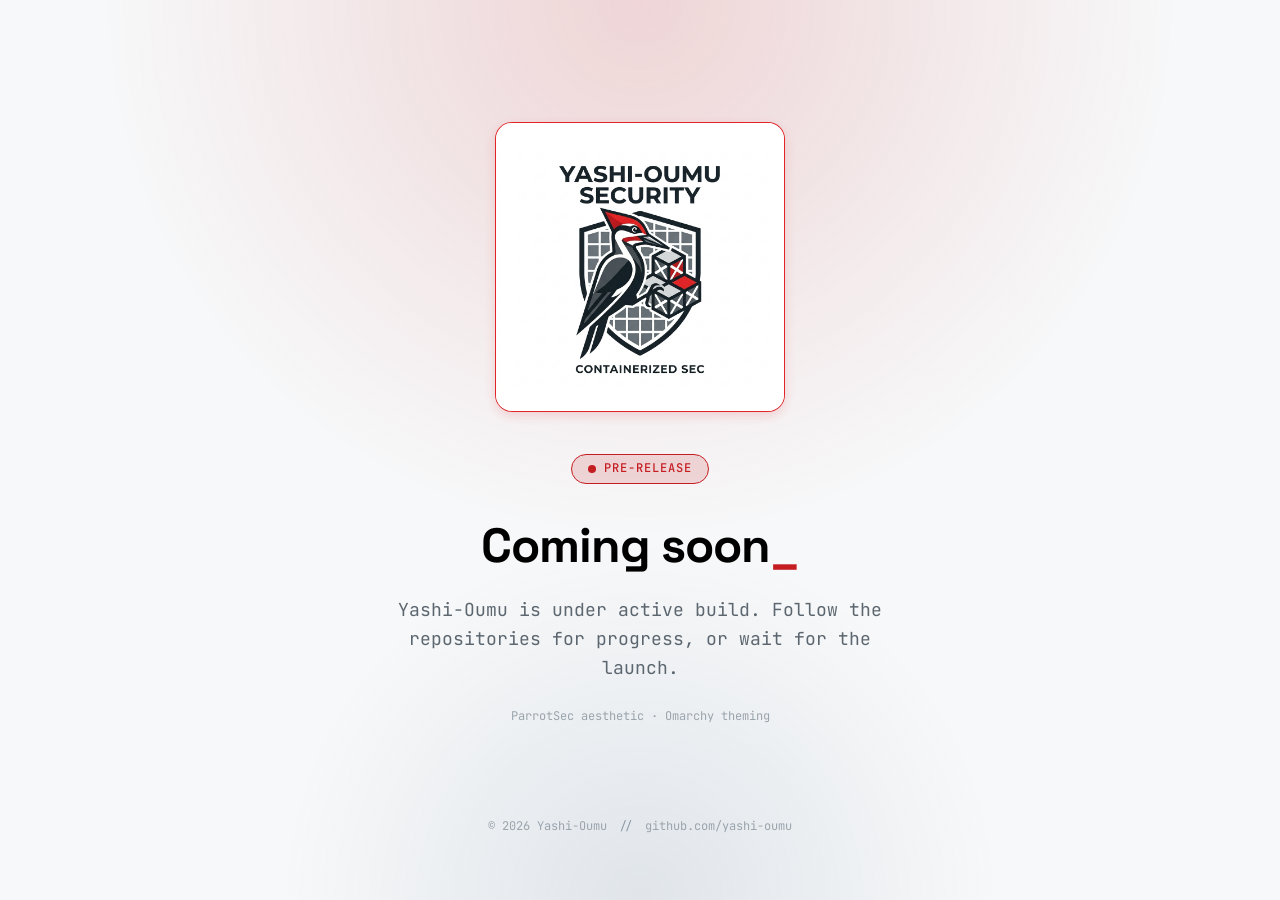
==== index.html @ 78f1112d "Initial commit: yashi_oumu website" ====
<!DOCTYPE html>
<html lang="en">
  <head>
    <meta charset="utf-8" />
    <meta name="viewport" content="width=device-width, initial-scale=1" />
    <title>Yashi-Oumu &middot; Security, coming soon</title>
    <meta
      name="description"
      content="Yashi-Oumu is a security platform under active build. Launching soon."
    />
    <meta name="theme-color" content="#0e1114" media="(prefers-color-scheme: dark)" />
    <meta name="theme-color" content="#f7f8f9" media="(prefers-color-scheme: light)" />
    <meta property="og:title" content="Yashi-Oumu" />
    <meta property="og:description" content="Security, coming soon." />
    <meta property="og:type" content="website" />
    <meta property="og:image" content="./assets/img/logo_yashi_oumu_background.jpeg" />
    <meta name="twitter:card" content="summary_large_image" />

    <link rel="icon" href="./assets/img/logo_yashi_oumu_dark.jpeg" />
    <link rel="preconnect" href="https://fonts.googleapis.com" />
    <link rel="preconnect" href="https://fonts.gstatic.com" crossorigin />
    <link
      rel="stylesheet"
      href="https://fonts.googleapis.com/css2?family=JetBrains+Mono:wght@400;500;600&family=Space+Grotesk:wght@600;700&display=swap"
    />
    <link rel="stylesheet" href="./assets/css/tokens.css" />
    <link rel="stylesheet" href="./assets/css/main.css" />

    <script>
      document.documentElement.classList.add("js");
    </script>
  </head>
  <body>
    <main class="hero">
      <picture>
        <source
          media="(prefers-color-scheme: light)"
          srcset="./assets/img/logo_yashi_oumu_light.jpeg"
        />
        <img
          class="logo"
          src="./assets/img/logo_yashi_oumu_dark.jpeg"
          width="1024"
          height="1024"
          alt="Yashi-Oumu"
          fetchpriority="high"
          decoding="async"
          data-reveal
        />
      </picture>

      <p class="badge" data-reveal>Pre-release</p>

      <h1 data-reveal>Coming soon<span class="caret" aria-hidden="true">_</span></h1>

      <p class="tagline" data-reveal>
        Yashi-Oumu is under active build. Follow the repositories for progress, or wait for
        the launch.
      </p>

      <p class="meta" data-reveal>ParrotSec aesthetic &middot; Omarchy theming</p>
    </main>

    <footer class="footer">
      <span>&copy; <span data-year>2026</span> Yashi-Oumu</span>
      <span class="footer__sep" aria-hidden="true">//</span>
      <a href="https://github.com/yashi-oumu" rel="noopener noreferrer">github.com/yashi-oumu</a>
    </footer>

    <script src="./assets/js/main.js" defer></script>
  </body>
</html>
---- assets/css/tokens.css ----
/* Design tokens - generated from ../designsystem (yashi-oumu themes).
   Regenerate with: ./scripts/generate-tokens.sh */
:root {
  color-scheme: dark;
}

:root {
  --yashi-color-accent: #e02428;
  --yashi-color-selection: #3a2028;
  --yashi-color-muted: #4a5560;
  --yashi-color-background: #0e1114;
  --yashi-color-dark_background: #14181c;
  --yashi-color-darker_background: #08090b;
  --yashi-color-lighter_background: #1e242a;
  --yashi-color-foreground: #f2f4f5;
  --yashi-color-dark_foreground: #687078;
  --yashi-color-light_foreground: #a8b0b7;
  --yashi-color-bright_foreground: #ffffff;
  --yashi-color-red: #e02428;
  --yashi-color-yellow: #d8b23c;
  --yashi-color-orange: #d97b3c;
  --yashi-color-green: #4fa85f;
  --yashi-color-cyan: #4a9aa8;
  --yashi-color-blue: #5b7fa8;
  --yashi-color-magenta: #a86aa0;
  --yashi-color-brown: #6b544a;
  --yashi-color-bright_red: #ff4a4e;
  --yashi-color-bright_yellow: #f9e2af;
  --yashi-color-bright_green: #a6e3a1;
  --yashi-color-bright_cyan: #94e2d5;
  --yashi-color-bright_blue: #89b4fa;
  --yashi-color-bright_magenta: #f5c2e7;
  --yashi-space-0: 0;
  --yashi-space-1: 0.25rem;
  --yashi-space-2: 0.5rem;
  --yashi-space-3: 0.75rem;
  --yashi-space-4: 1rem;
  --yashi-space-5: 1.25rem;
  --yashi-space-6: 1.5rem;
  --yashi-space-8: 2rem;
  --yashi-space-10: 2.5rem;
  --yashi-space-12: 3rem;
  --yashi-space-16: 4rem;
  --yashi-space-20: 5rem;
  --yashi-space-24: 6rem;
  --yashi-text-xs: 0.75rem;
  --yashi-leading-xs: 1.5;
  --yashi-font-xs: 400;
  --yashi-text-sm: 0.875rem;
  --yashi-leading-sm: 1.5;
  --yashi-font-sm: 400;
  --yashi-text-base: 1rem;
  --yashi-leading-base: 1.6;
  --yashi-font-base: 400;
  --yashi-text-lg: 1.125rem;
  --yashi-leading-lg: 1.5;
  --yashi-font-lg: 500;
  --yashi-text-xl: 1.25rem;
  --yashi-leading-xl: 1.4;
  --yashi-font-xl: 600;
  --yashi-text-2xl: 1.5rem;
  --yashi-leading-2xl: 1.3;
  --yashi-font-2xl: 600;
  --yashi-text-3xl: 1.875rem;
  --yashi-leading-3xl: 1.2;
  --yashi-font-3xl: 700;
  --yashi-text-4xl: 2.25rem;
  --yashi-leading-4xl: 1.1;
  --yashi-font-4xl: 700;
  --yashi-text-5xl: 3rem;
  --yashi-leading-5xl: 1;
  --yashi-font-5xl: 800;
  --yashi-radius-none: 0;
  --yashi-radius-sm: 0.125rem;
  --yashi-radius-base: 0.25rem;
  --yashi-radius-md: 0.375rem;
  --yashi-radius-lg: 0.5rem;
  --yashi-radius-xl: 0.75rem;
  --yashi-radius-2xl: 1rem;
  --yashi-radius-full: 9999px;
  --yashi-shadow-none: none;
  --yashi-shadow-xs: 0 1px 2px 0 rgb(0 0 0 / 0.05);
  --yashi-shadow-sm: 0 1px 3px 0 rgb(0 0 0 / 0.1), 0 1px 2px -1px rgb(0 0 0 / 0.1);
  --yashi-shadow-base: 0 4px 6px -1px rgb(0 0 0 / 0.1), 0 2px 4px -2px rgb(0 0 0 / 0.1);
  --yashi-shadow-md: 0 10px 15px -3px rgb(0 0 0 / 0.1), 0 4px 6px -4px rgb(0 0 0 / 0.1);
  --yashi-shadow-lg: 0 20px 25px -5px rgb(0 0 0 / 0.1), 0 8px 10px -6px rgb(0 0 0 / 0.1);
  --yashi-shadow-xl: 0 25px 50px -12px rgb(0 0 0 / 0.25);
  --yashi-shadow-inner: inset 0 2px 4px 0 rgb(0 0 0 / 0.05);
  --yashi-shadow-parrotsec: 0 0 0 1px #e50914, 0 4px 12px rgba(229, 9, 20, 0.15);
  --yashi-shadow-brand: 0 0 0 1px #e02428, 0 4px 12px rgba(224, 36, 40, 0.18);
  --yashi-transition-fast: 150ms ease;
  --yashi-transition-base: 200ms ease;
  --yashi-transition-slow: 300ms ease;
  --yashi-transition-spring: cubic-bezier(0.34, 1.56, 0.64, 1);
  --yashi-z-hide: -1;
  --yashi-z-base: 0;
  --yashi-z-dropdown: 100;
  --yashi-z-sticky: 200;
  --yashi-z-fixed: 300;
  --yashi-z-modalBackdrop: 400;
  --yashi-z-modal: 500;
  --yashi-z-popover: 600;
  --yashi-z-tooltip: 700;
  --yashi-z-toast: 800;
}

@media (prefers-color-scheme: light) {
  :root {
    --yashi-color-accent: #c41e22;
    --yashi-color-selection: #fbdcdc;
    --yashi-color-muted: #8d99a3;
    --yashi-color-background: #f7f8f9;
    --yashi-color-dark_background: #eceef0;
    --yashi-color-darker_background: #e2e5e8;
    --yashi-color-lighter_background: #dde1e5;
    --yashi-color-foreground: #081018;
    --yashi-color-dark_foreground: #9aa4ad;
    --yashi-color-light_foreground: #5c666f;
    --yashi-color-bright_foreground: #000000;
    --yashi-color-red: #c41e22;
    --yashi-color-yellow: #a8842a;
    --yashi-color-orange: #b45f1c;
    --yashi-color-green: #2f7a3c;
    --yashi-color-cyan: #2c6f7a;
    --yashi-color-blue: #3c5f80;
    --yashi-color-magenta: #8a4a82;
    --yashi-color-brown: #553f36;
    --yashi-color-bright_red: #e02428;
    --yashi-color-bright_yellow: #df8e1d;
    --yashi-color-bright_green: #40a02b;
    --yashi-color-bright_cyan: #179299;
    --yashi-color-bright_blue: #1e66f5;
    --yashi-color-bright_magenta: #ea76cb;
    --yashi-space-0: 0;
    --yashi-space-1: 0.25rem;
    --yashi-space-2: 0.5rem;
    --yashi-space-3: 0.75rem;
    --yashi-space-4: 1rem;
    --yashi-space-5: 1.25rem;
    --yashi-space-6: 1.5rem;
    --yashi-space-8: 2rem;
    --yashi-space-10: 2.5rem;
    --yashi-space-12: 3rem;
    --yashi-space-16: 4rem;
    --yashi-space-20: 5rem;
    --yashi-space-24: 6rem;
    --yashi-text-xs: 0.75rem;
    --yashi-leading-xs: 1.5;
    --yashi-font-xs: 400;
    --yashi-text-sm: 0.875rem;
    --yashi-leading-sm: 1.5;
    --yashi-font-sm: 400;
    --yashi-text-base: 1rem;
    --yashi-leading-base: 1.6;
    --yashi-font-base: 400;
    --yashi-text-lg: 1.125rem;
    --yashi-leading-lg: 1.5;
    --yashi-font-lg: 500;
    --yashi-text-xl: 1.25rem;
    --yashi-leading-xl: 1.4;
    --yashi-font-xl: 600;
    --yashi-text-2xl: 1.5rem;
    --yashi-leading-2xl: 1.3;
    --yashi-font-2xl: 600;
    --yashi-text-3xl: 1.875rem;
    --yashi-leading-3xl: 1.2;
    --yashi-font-3xl: 700;
    --yashi-text-4xl: 2.25rem;
    --yashi-leading-4xl: 1.1;
    --yashi-font-4xl: 700;
    --yashi-text-5xl: 3rem;
    --yashi-leading-5xl: 1;
    --yashi-font-5xl: 800;
    --yashi-radius-none: 0;
    --yashi-radius-sm: 0.125rem;
    --yashi-radius-base: 0.25rem;
    --yashi-radius-md: 0.375rem;
    --yashi-radius-lg: 0.5rem;
    --yashi-radius-xl: 0.75rem;
    --yashi-radius-2xl: 1rem;
    --yashi-radius-full: 9999px;
    --yashi-shadow-none: none;
    --yashi-shadow-xs: 0 1px 2px 0 rgb(0 0 0 / 0.05);
    --yashi-shadow-sm: 0 1px 3px 0 rgb(0 0 0 / 0.1), 0 1px 2px -1px rgb(0 0 0 / 0.1);
    --yashi-shadow-base: 0 4px 6px -1px rgb(0 0 0 / 0.1), 0 2px 4px -2px rgb(0 0 0 / 0.1);
    --yashi-shadow-md: 0 10px 15px -3px rgb(0 0 0 / 0.1), 0 4px 6px -4px rgb(0 0 0 / 0.1);
    --yashi-shadow-lg: 0 20px 25px -5px rgb(0 0 0 / 0.1), 0 8px 10px -6px rgb(0 0 0 / 0.1);
    --yashi-shadow-xl: 0 25px 50px -12px rgb(0 0 0 / 0.25);
    --yashi-shadow-inner: inset 0 2px 4px 0 rgb(0 0 0 / 0.05);
    --yashi-shadow-parrotsec: 0 0 0 1px #e50914, 0 4px 12px rgba(229, 9, 20, 0.15);
    --yashi-shadow-brand: 0 0 0 1px #e02428, 0 4px 12px rgba(224, 36, 40, 0.18);
    --yashi-transition-fast: 150ms ease;
    --yashi-transition-base: 200ms ease;
    --yashi-transition-slow: 300ms ease;
    --yashi-transition-spring: cubic-bezier(0.34, 1.56, 0.64, 1);
    --yashi-z-hide: -1;
    --yashi-z-base: 0;
    --yashi-z-dropdown: 100;
    --yashi-z-sticky: 200;
    --yashi-z-fixed: 300;
    --yashi-z-modalBackdrop: 400;
    --yashi-z-modal: 500;
    --yashi-z-popover: 600;
    --yashi-z-tooltip: 700;
    --yashi-z-toast: 800;
  }

  :root {
    color-scheme: light;
  }
}
---- assets/css/main.css ----
:root {
  --font-sans: "JetBrains Mono", "IBM Plex Sans", "Inter", system-ui, sans-serif;
  --font-mono: "JetBrains Mono", "Fira Code", "Cascadia Code", ui-monospace, monospace;
  --font-display: "Space Grotesk", "JetBrains Mono", system-ui, sans-serif;
  --logo-size: clamp(10rem, 34vmin, 18rem);
}

*,
*::before,
*::after {
  box-sizing: border-box;
}

html {
  -webkit-text-size-adjust: 100%;
}

body {
  margin: 0;
  min-height: 100vh;
  min-height: 100dvh;
  display: grid;
  grid-template-rows: 1fr auto;
  gap: var(--yashi-space-8);
  padding: var(--yashi-space-16) var(--yashi-space-6);
  font-family: var(--font-sans);
  font-size: var(--yashi-text-base);
  line-height: var(--yashi-leading-base);
  color: var(--yashi-color-foreground);
  background-color: var(--yashi-color-background);
  text-align: center;
  overflow-wrap: break-word;
}

body::before {
  content: "";
  position: fixed;
  inset: 0;
  z-index: var(--yashi-z-hide);
  pointer-events: none;
  background:
    radial-gradient(60vmax 60vmax at 50% 0%, color-mix(in oklab, var(--yashi-color-accent) 16%, transparent), transparent 70%),
    radial-gradient(40vmax 40vmax at 50% 100%, color-mix(in oklab, var(--yashi-color-blue) 12%, transparent), transparent 70%);
}

::selection {
  background-color: var(--yashi-color-selection);
}

a {
  color: var(--yashi-color-accent);
  text-decoration: none;
  transition: color var(--yashi-transition-fast);
}

a:hover,
a:focus-visible {
  text-decoration: underline;
}

:focus-visible {
  outline: none;
  box-shadow: 0 0 0 2px var(--yashi-color-background), 0 0 0 4px var(--yashi-color-accent);
  border-radius: var(--yashi-radius-sm);
}

.hero {
  align-self: center;
  display: flex;
  flex-direction: column;
  align-items: center;
  gap: var(--yashi-space-6);
  max-width: 42rem;
  margin: 0 auto;
}

.logo {
  width: var(--logo-size);
  height: auto;
  border-radius: var(--yashi-radius-2xl);
  box-shadow: var(--yashi-shadow-brand);
}

.badge {
  display: inline-flex;
  align-items: center;
  gap: var(--yashi-space-2);
  padding: var(--yashi-space-1) var(--yashi-space-4);
  font-family: var(--font-mono);
  font-size: var(--yashi-text-xs);
  font-weight: var(--yashi-font-lg);
  letter-spacing: 0.08em;
  text-transform: uppercase;
  color: var(--yashi-color-accent);
  background-color: color-mix(in oklab, var(--yashi-color-accent) 15%, transparent);
  border: 1px solid var(--yashi-color-accent);
  border-radius: var(--yashi-radius-full);
}

.badge::before {
  content: "";
  width: 0.5rem;
  height: 0.5rem;
  border-radius: var(--yashi-radius-full);
  background-color: var(--yashi-color-accent);
  animation: pulse 2s var(--yashi-transition-base) infinite;
}

h1 {
  margin: 0;
  font-family: var(--font-display);
  font-size: clamp(2rem, 8vmin, var(--yashi-text-5xl));
  line-height: var(--yashi-leading-4xl);
  font-weight: var(--yashi-font-5xl);
  letter-spacing: -0.02em;
  color: var(--yashi-color-bright_foreground);
}

h1 .caret {
  color: var(--yashi-color-accent);
  animation: blink 1.2s steps(2, start) infinite;
}

.tagline {
  margin: 0;
  max-width: 34rem;
  font-size: var(--yashi-text-lg);
  color: var(--yashi-color-light_foreground);
}

.meta {
  margin: 0;
  font-family: var(--font-mono);
  font-size: var(--yashi-text-xs);
  color: var(--yashi-color-dark_foreground);
}

.footer {
  display: flex;
  flex-wrap: wrap;
  align-items: center;
  justify-content: center;
  gap: var(--yashi-space-3);
  font-family: var(--font-mono);
  font-size: var(--yashi-text-xs);
  color: var(--yashi-color-dark_foreground);
}

.footer a {
  color: var(--yashi-color-dark_foreground);
}

.footer a:hover {
  color: var(--yashi-color-accent);
}

.footer__sep {
  color: var(--yashi-color-muted);
}

.js [data-reveal] {
  opacity: 0;
  transform: translateY(0.75rem);
  animation: reveal 600ms var(--yashi-transition-base) forwards;
  animation-delay: calc(var(--reveal-delay, 0) * 120ms);
}

@keyframes reveal {
  to {
    opacity: 1;
    transform: none;
  }
}

@keyframes pulse {
  0%,
  100% {
    opacity: 1;
  }
  50% {
    opacity: 0.25;
  }
}

@keyframes blink {
  to {
    visibility: hidden;
  }
}

@media (prefers-reduced-motion: reduce) {
  *,
  *::before,
  *::after {
    animation: none !important;
    transition: none !important;
  }

  [data-reveal] {
    opacity: 1;
    transform: none;
  }
}
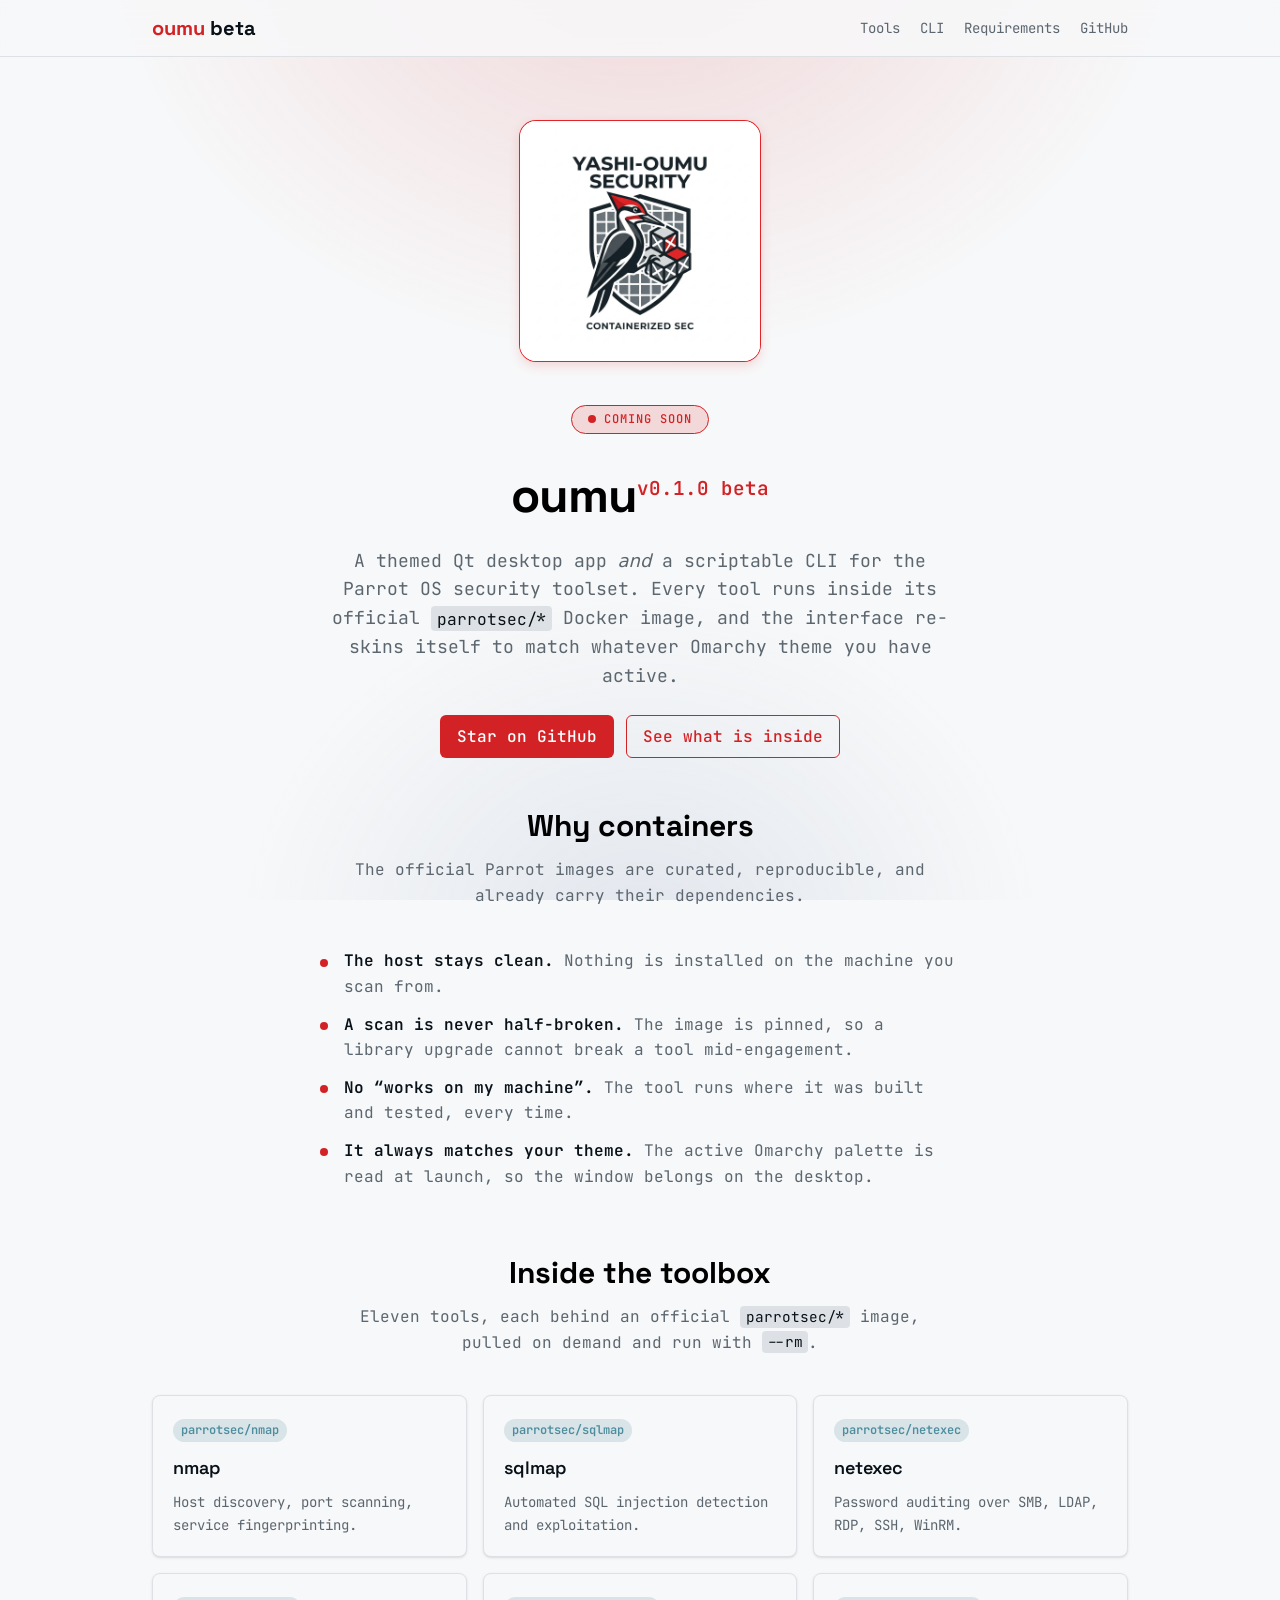
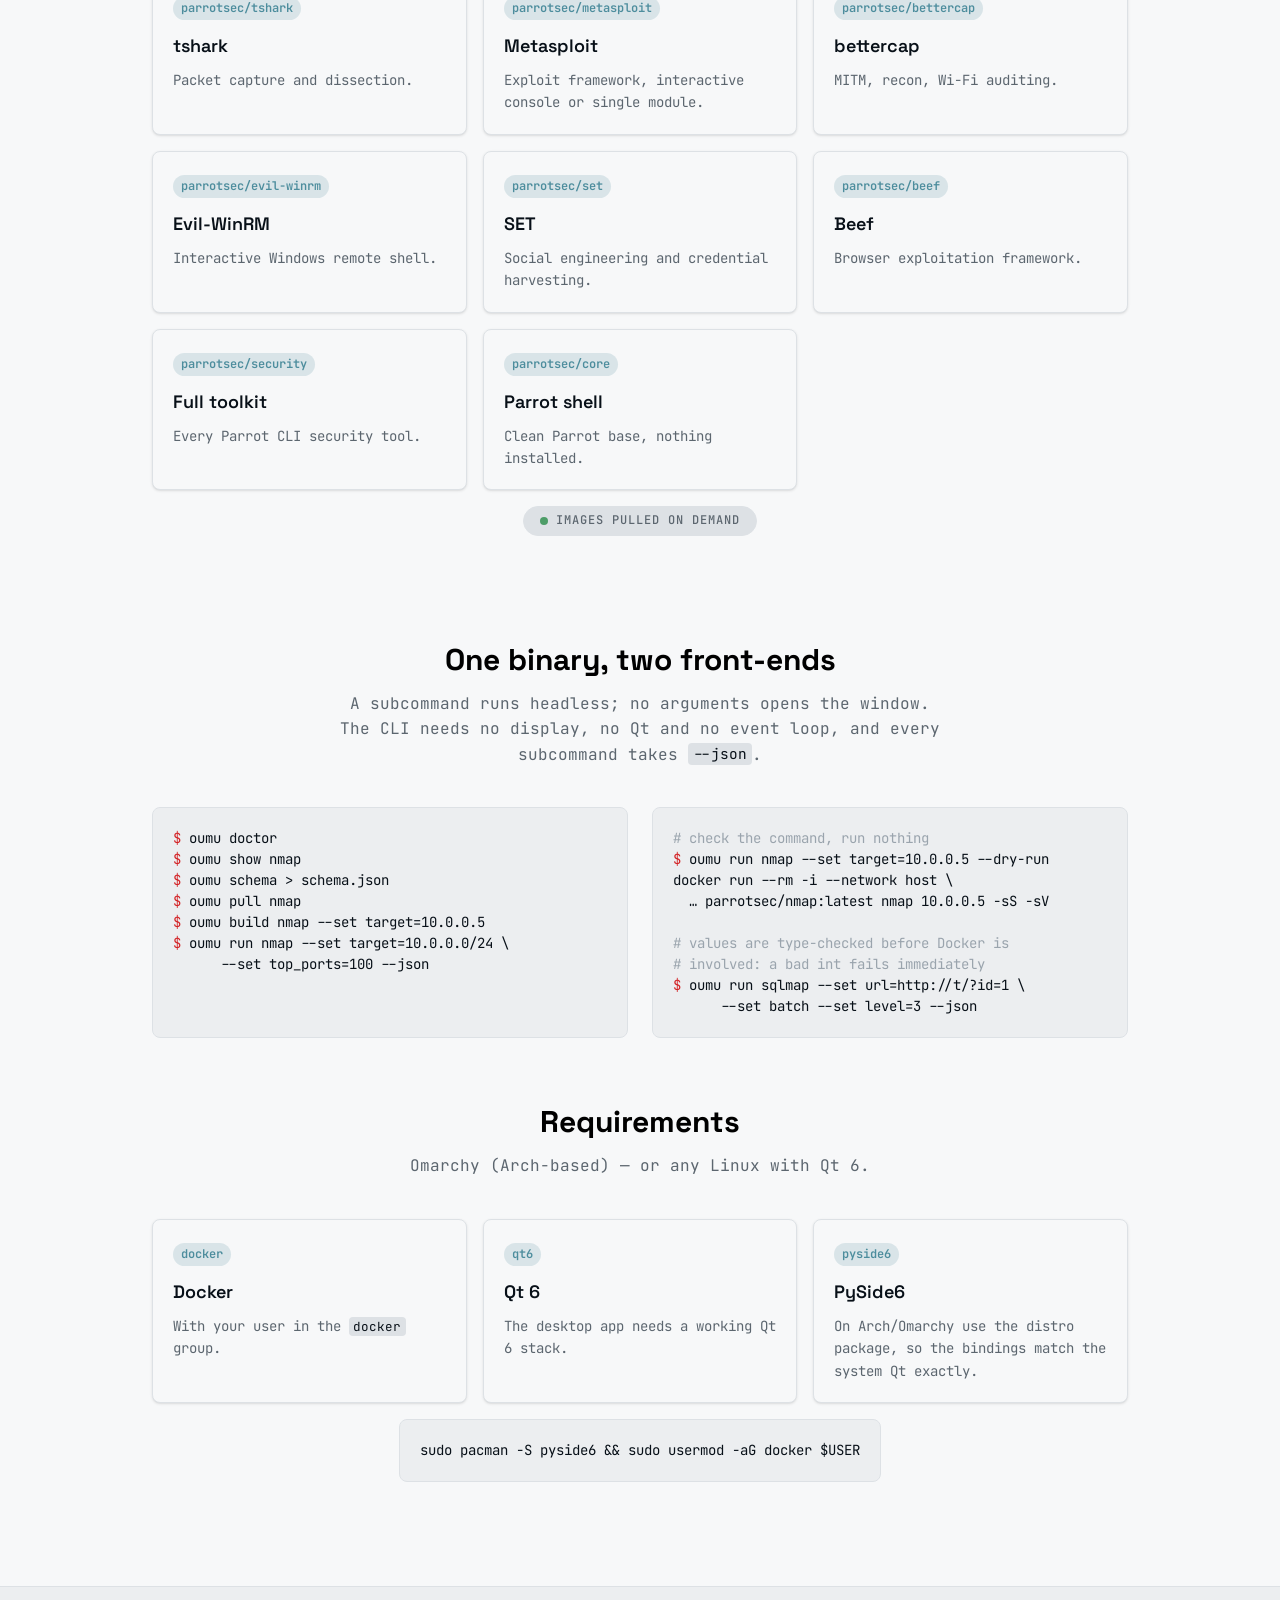
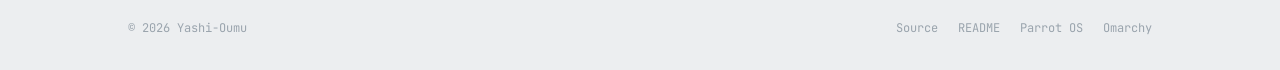
==== commit 4b0ec066: "Relaunch landing page with full oumu site Move the landing page over from the oumu repo: hero, tool " ====
--- a/index.html
+++ b/index.html
@@ -3,15 +3,18 @@
   <head>
     <meta charset="utf-8" />
     <meta name="viewport" content="width=device-width, initial-scale=1" />
-    <title>Yashi-Oumu &middot; Security, coming soon</title>
+    <title>oumu beta &middot; Parrot OS security, coming soon</title>
     <meta
       name="description"
-      content="Yashi-Oumu is a security platform under active build. Launching soon."
+      content="oumu is a themed Qt desktop app and scriptable CLI for the Parrot OS security toolset, running the official parrotsec/* images. Beta is coming soon."
     />
     <meta name="theme-color" content="#0e1114" media="(prefers-color-scheme: dark)" />
     <meta name="theme-color" content="#f7f8f9" media="(prefers-color-scheme: light)" />
-    <meta property="og:title" content="Yashi-Oumu" />
-    <meta property="og:description" content="Security, coming soon." />
+    <meta property="og:title" content="oumu beta" />
+    <meta
+      property="og:description"
+      content="A themed Qt GUI and scriptable CLI for the Parrot OS security toolset. Coming soon."
+    />
     <meta property="og:type" content="website" />
     <meta property="og:image" content="./assets/img/logo_yashi_oumu_background.jpeg" />
     <meta name="twitter:card" content="summary_large_image" />
@@ -31,40 +34,225 @@
     </script>
   </head>
   <body>
-    <main class="hero">
-      <picture>
-        <source
-          media="(prefers-color-scheme: light)"
-          srcset="./assets/img/logo_yashi_oumu_light.jpeg"
-        />
-        <img
-          class="logo"
-          src="./assets/img/logo_yashi_oumu_dark.jpeg"
-          width="1024"
-          height="1024"
-          alt="Yashi-Oumu"
-          fetchpriority="high"
-          decoding="async"
-          data-reveal
-        />
-      </picture>
-
-      <p class="badge" data-reveal>Pre-release</p>
-
-      <h1 data-reveal>Coming soon<span class="caret" aria-hidden="true">_</span></h1>
-
-      <p class="tagline" data-reveal>
-        Yashi-Oumu is under active build. Follow the repositories for progress, or wait for
-        the launch.
-      </p>
-
-      <p class="meta" data-reveal>ParrotSec aesthetic &middot; Omarchy theming</p>
+    <header class="topbar">
+      <div class="shell topbar__inner">
+        <a class="topbar__logo" href="./">oumu<span> beta</span></a>
+        <nav class="topbar__links" aria-label="Primary">
+          <a href="#tools">Tools</a>
+          <a href="#cli">CLI</a>
+          <a href="#requirements">Requirements</a>
+          <a href="https://github.com/yashi-oumu/oumu" rel="noopener noreferrer">GitHub</a>
+        </nav>
+      </div>
+    </header>
+
+    <main>
+      <div class="shell">
+        <section class="hero">
+          <picture>
+            <source
+              media="(prefers-color-scheme: light)"
+              srcset="./assets/img/logo_yashi_oumu_light.jpeg"
+            />
+            <img
+              class="logo"
+              src="./assets/img/logo_yashi_oumu_dark.jpeg"
+              width="1024"
+              height="1024"
+              alt="Yashi-Oumu Security"
+              fetchpriority="high"
+              decoding="async"
+              data-reveal
+            />
+          </picture>
+
+          <p class="badge" data-reveal>Coming soon</p>
+
+          <h1 data-reveal>oumu<span class="version">v0.1.0 beta</span></h1>
+
+          <p class="lede" data-reveal>
+            A themed Qt desktop app <em>and</em> a scriptable CLI for the Parrot OS security
+            toolset. Every tool runs inside its official <code>parrotsec/*</code> Docker image, and
+            the interface re-skins itself to match whatever Omarchy theme you have active.
+          </p>
+
+          <div class="cta" data-reveal>
+            <a
+              class="button button--primary"
+              href="https://github.com/yashi-oumu/oumu"
+              rel="noopener noreferrer"
+              >Star on GitHub</a
+            >
+            <a class="button button--outline" href="#tools">See what is inside</a>
+          </div>
+        </section>
+
+        <section id="why">
+          <div class="section__head" data-reveal>
+            <h2>Why containers</h2>
+            <p>The official Parrot images are curated, reproducible, and already carry their dependencies.</p>
+          </div>
+          <ul class="feature-list">
+            <li data-reveal>
+              <strong>The host stays clean.</strong> Nothing is installed on the machine you scan
+              from.
+            </li>
+            <li data-reveal>
+              <strong>A scan is never half-broken.</strong> The image is pinned, so a library
+              upgrade cannot break a tool mid-engagement.
+            </li>
+            <li data-reveal>
+              <strong>No &ldquo;works on my machine&rdquo;.</strong> The tool runs where it was
+              built and tested, every time.
+            </li>
+            <li data-reveal>
+              <strong>It always matches your theme.</strong> The active Omarchy palette is read at
+              launch, so the window belongs on the desktop.
+            </li>
+          </ul>
+        </section>
+
+        <section id="tools">
+          <div class="section__head" data-reveal>
+            <h2>Inside the toolbox</h2>
+            <p>
+              Eleven tools, each behind an official <code>parrotsec/*</code> image, pulled on
+              demand and run with <code>--rm</code>.
+            </p>
+          </div>
+          <div class="grid">
+            <article class="card" data-reveal>
+              <span class="card__tag">parrotsec/nmap</span>
+              <h3>nmap</h3>
+              <p>Host discovery, port scanning, service fingerprinting.</p>
+            </article>
+            <article class="card" data-reveal>
+              <span class="card__tag">parrotsec/sqlmap</span>
+              <h3>sqlmap</h3>
+              <p>Automated SQL injection detection and exploitation.</p>
+            </article>
+            <article class="card" data-reveal>
+              <span class="card__tag">parrotsec/netexec</span>
+              <h3>netexec</h3>
+              <p>Password auditing over SMB, LDAP, RDP, SSH, WinRM.</p>
+            </article>
+            <article class="card" data-reveal>
+              <span class="card__tag">parrotsec/tshark</span>
+              <h3>tshark</h3>
+              <p>Packet capture and dissection.</p>
+            </article>
+            <article class="card" data-reveal>
+              <span class="card__tag">parrotsec/metasploit</span>
+              <h3>Metasploit</h3>
+              <p>Exploit framework, interactive console or single module.</p>
+            </article>
+            <article class="card" data-reveal>
+              <span class="card__tag">parrotsec/bettercap</span>
+              <h3>bettercap</h3>
+              <p>MITM, recon, Wi-Fi auditing.</p>
+            </article>
+            <article class="card" data-reveal>
+              <span class="card__tag">parrotsec/evil-winrm</span>
+              <h3>Evil-WinRM</h3>
+              <p>Interactive Windows remote shell.</p>
+            </article>
+            <article class="card" data-reveal>
+              <span class="card__tag">parrotsec/set</span>
+              <h3>SET</h3>
+              <p>Social engineering and credential harvesting.</p>
+            </article>
+            <article class="card" data-reveal>
+              <span class="card__tag">parrotsec/beef</span>
+              <h3>Beef</h3>
+              <p>Browser exploitation framework.</p>
+            </article>
+            <article class="card" data-reveal>
+              <span class="card__tag">parrotsec/security</span>
+              <h3>Full toolkit</h3>
+              <p>Every Parrot CLI security tool.</p>
+            </article>
+            <article class="card" data-reveal>
+              <span class="card__tag">parrotsec/core</span>
+              <h3>Parrot shell</h3>
+              <p>Clean Parrot base, nothing installed.</p>
+            </article>
+          </div>
+          <p class="section__head" data-reveal>
+            <span class="badge badge--muted">Images pulled on demand</span>
+          </p>
+        </section>
+
+        <section id="cli">
+          <div class="section__head" data-reveal>
+            <h2>One binary, two front-ends</h2>
+            <p>
+              A subcommand runs headless; no arguments opens the window. The CLI needs no display,
+              no Qt and no event loop, and every subcommand takes <code>--json</code>.
+            </p>
+          </div>
+          <div class="columns">
+            <pre class="code" data-reveal><code><span class="prompt">$</span> oumu doctor
+<span class="prompt">$</span> oumu show nmap
+<span class="prompt">$</span> oumu schema &gt; schema.json
+<span class="prompt">$</span> oumu pull nmap
+<span class="prompt">$</span> oumu build nmap --set target=10.0.0.5
+<span class="prompt">$</span> oumu run nmap --set target=10.0.0.0/24 \
+      --set top_ports=100 --json</code></pre>
+            <pre class="code" data-reveal><code><span class="comment"># check the command, run nothing</span>
+<span class="prompt">$</span> oumu run nmap --set target=10.0.0.5 --dry-run
+docker run --rm -i --network host \
+  … parrotsec/nmap:latest nmap 10.0.0.5 -sS -sV
+
+<span class="comment"># values are type-checked before Docker is</span>
+<span class="comment"># involved: a bad int fails immediately</span>
+<span class="prompt">$</span> oumu run sqlmap --set url=http://t/?id=1 \
+      --set batch --set level=3 --json</code></pre>
+          </div>
+        </section>
+
+        <section id="requirements">
+          <div class="section__head" data-reveal>
+            <h2>Requirements</h2>
+            <p>Omarchy (Arch-based) — or any Linux with Qt 6.</p>
+          </div>
+          <div class="grid">
+            <article class="card" data-reveal>
+              <span class="card__tag">docker</span>
+              <h3>Docker</h3>
+              <p>With your user in the <code>docker</code> group.</p>
+            </article>
+            <article class="card" data-reveal>
+              <span class="card__tag">qt6</span>
+              <h3>Qt 6</h3>
+              <p>The desktop app needs a working Qt 6 stack.</p>
+            </article>
+            <article class="card" data-reveal>
+              <span class="card__tag">pyside6</span>
+              <h3>PySide6</h3>
+              <p>
+                On Arch/Omarchy use the distro package, so the bindings match the system Qt exactly.
+              </p>
+            </article>
+          </div>
+          <p class="section__head" data-reveal>
+            <code class="code">sudo pacman -S pyside6 &amp;&amp; sudo usermod -aG docker $USER</code>
+          </p>
+        </section>
+      </div>
     </main>
 
     <footer class="footer">
-      <span>&copy; <span data-year>2026</span> Yashi-Oumu</span>
-      <span class="footer__sep" aria-hidden="true">//</span>
-      <a href="https://github.com/yashi-oumu" rel="noopener noreferrer">github.com/yashi-oumu</a>
+      <div class="shell footer__inner">
+        <span>&copy; <span data-year>2026</span> Yashi-Oumu</span>
+        <nav class="footer__links" aria-label="Footer">
+          <a href="https://github.com/yashi-oumu/oumu" rel="noopener noreferrer">Source</a>
+          <a href="https://github.com/yashi-oumu/oumu/blob/main/README.md" rel="noopener noreferrer"
+            >README</a
+          >
+          <a href="https://www.parrotsec.org/" rel="noopener noreferrer">Parrot OS</a>
+          <a href="https://omarchy.org/" rel="noopener noreferrer">Omarchy</a>
+        </nav>
+      </div>
     </footer>
 
     <script src="./assets/js/main.js" defer></script>
--- a/assets/css/tokens.css
+++ b/assets/css/tokens.css
@@ -1,5 +1,5 @@
 /* Design tokens - generated from ../designsystem (yashi-oumu themes).
-   Regenerate with: ./scripts/generate-tokens.sh */
+   Regenerate with: ./scripts/generate-site-tokens.sh */
 :root {
   color-scheme: dark;
 }
@@ -17,19 +17,22 @@
   --yashi-color-light_foreground: #a8b0b7;
   --yashi-color-bright_foreground: #ffffff;
   --yashi-color-red: #e02428;
-  --yashi-color-yellow: #d8b23c;
-  --yashi-color-orange: #d97b3c;
-  --yashi-color-green: #4fa85f;
-  --yashi-color-cyan: #4a9aa8;
-  --yashi-color-blue: #5b7fa8;
-  --yashi-color-magenta: #a86aa0;
-  --yashi-color-brown: #6b544a;
-  --yashi-color-bright_red: #ff4a4e;
-  --yashi-color-bright_yellow: #f9e2af;
-  --yashi-color-bright_green: #a6e3a1;
-  --yashi-color-bright_cyan: #94e2d5;
-  --yashi-color-bright_blue: #89b4fa;
-  --yashi-color-bright_magenta: #f5c2e7;
+  --yashi-color-yellow: #b1a06f;
+  --yashi-color-orange: #bc9b83;
+  --yashi-color-green: #6aaf81;
+  --yashi-color-cyan: #77a9b6;
+  --yashi-color-blue: #8ea1c2;
+  --yashi-color-magenta: #c492b3;
+  --yashi-color-brown: #be9986;
+  --yashi-color-bright_red: #dd4b4d;
+  --yashi-color-bright_yellow: #c2b48e;
+  --yashi-color-bright_green: #8bc19d;
+  --yashi-color-bright_cyan: #93bbc5;
+  --yashi-color-bright_blue: #a7b6d0;
+  --yashi-color-bright_magenta: #d1a9c3;
+  --yashi-color-red_text: #f44e50;
+  --yashi-color-bright_orange: #cab09d;
+  --yashi-color-bright_brown: #ccafa1;
   --yashi-space-0: 0;
   --yashi-space-1: 0.25rem;
   --yashi-space-2: 0.5rem;
@@ -88,6 +91,8 @@
   --yashi-shadow-inner: inset 0 2px 4px 0 rgb(0 0 0 / 0.05);
   --yashi-shadow-parrotsec: 0 0 0 1px #e50914, 0 4px 12px rgba(229, 9, 20, 0.15);
   --yashi-shadow-brand: 0 0 0 1px #e02428, 0 4px 12px rgba(224, 36, 40, 0.18);
+  --yashi-shadow-focusRing: 0 0 0 2px #f99d9e, 0 0 0 4px #e02428;
+  --yashi-shadow-focusRingLight: 0 0 0 2px #c41e21, 0 0 0 4px #081018;
   --yashi-transition-fast: 150ms ease;
   --yashi-transition-base: 200ms ease;
   --yashi-transition-slow: 300ms ease;
@@ -106,7 +111,7 @@
 
 @media (prefers-color-scheme: light) {
   :root {
-    --yashi-color-accent: #c41e22;
+    --yashi-color-accent: #d32225;
     --yashi-color-selection: #fbdcdc;
     --yashi-color-muted: #8d99a3;
     --yashi-color-background: #f7f8f9;
@@ -117,20 +122,23 @@
     --yashi-color-dark_foreground: #9aa4ad;
     --yashi-color-light_foreground: #5c666f;
     --yashi-color-bright_foreground: #000000;
-    --yashi-color-red: #c41e22;
-    --yashi-color-yellow: #a8842a;
-    --yashi-color-orange: #b45f1c;
-    --yashi-color-green: #2f7a3c;
-    --yashi-color-cyan: #2c6f7a;
-    --yashi-color-blue: #3c5f80;
-    --yashi-color-magenta: #8a4a82;
-    --yashi-color-brown: #553f36;
-    --yashi-color-bright_red: #e02428;
-    --yashi-color-bright_yellow: #df8e1d;
-    --yashi-color-bright_green: #40a02b;
-    --yashi-color-bright_cyan: #179299;
-    --yashi-color-bright_blue: #1e66f5;
-    --yashi-color-bright_magenta: #ea76cb;
+    --yashi-color-red: #d32225;
+    --yashi-color-yellow: #9d884d;
+    --yashi-color-orange: #9d6f4d;
+    --yashi-color-green: #4d9d68;
+    --yashi-color-cyan: #4d8d9d;
+    --yashi-color-blue: #4d6b9d;
+    --yashi-color-magenta: #9d4d83;
+    --yashi-color-brown: #9d684d;
+    --yashi-color-bright_red: #db2427;
+    --yashi-color-bright_yellow: #b39c58;
+    --yashi-color-bright_green: #63b47e;
+    --yashi-color-bright_cyan: #63a3b3;
+    --yashi-color-bright_blue: #6382b8;
+    --yashi-color-bright_magenta: #b763a1;
+    --yashi-color-red_text: #b81e21;
+    --yashi-color-bright_orange: #b08158;
+    --yashi-color-bright_brown: #b37e5f;
     --yashi-space-0: 0;
     --yashi-space-1: 0.25rem;
     --yashi-space-2: 0.5rem;
@@ -189,6 +197,8 @@
     --yashi-shadow-inner: inset 0 2px 4px 0 rgb(0 0 0 / 0.05);
     --yashi-shadow-parrotsec: 0 0 0 1px #e50914, 0 4px 12px rgba(229, 9, 20, 0.15);
     --yashi-shadow-brand: 0 0 0 1px #e02428, 0 4px 12px rgba(224, 36, 40, 0.18);
+    --yashi-shadow-focusRing: 0 0 0 2px #f99d9e, 0 0 0 4px #e02428;
+    --yashi-shadow-focusRingLight: 0 0 0 2px #c41e21, 0 0 0 4px #081018;
     --yashi-transition-fast: 150ms ease;
     --yashi-transition-base: 200ms ease;
     --yashi-transition-slow: 300ms ease;
--- a/assets/css/main.css
+++ b/assets/css/main.css
@@ -2,7 +2,8 @@
   --font-sans: "JetBrains Mono", "IBM Plex Sans", "Inter", system-ui, sans-serif;
   --font-mono: "JetBrains Mono", "Fira Code", "Cascadia Code", ui-monospace, monospace;
   --font-display: "Space Grotesk", "JetBrains Mono", system-ui, sans-serif;
-  --logo-size: clamp(10rem, 34vmin, 18rem);
+  --logo-size: clamp(9rem, 30vmin, 15rem);
+  --content-width: 64rem;
 }
 
 *,
@@ -13,16 +14,15 @@
 
 html {
   -webkit-text-size-adjust: 100%;
+  scroll-behavior: smooth;
 }
 
 body {
   margin: 0;
   min-height: 100vh;
   min-height: 100dvh;
-  display: grid;
-  grid-template-rows: 1fr auto;
-  gap: var(--yashi-space-8);
-  padding: var(--yashi-space-16) var(--yashi-space-6);
+  display: flex;
+  flex-direction: column;
   font-family: var(--font-sans);
   font-size: var(--yashi-text-base);
   line-height: var(--yashi-leading-base);
@@ -39,8 +39,8 @@
   z-index: var(--yashi-z-hide);
   pointer-events: none;
   background:
-    radial-gradient(60vmax 60vmax at 50% 0%, color-mix(in oklab, var(--yashi-color-accent) 16%, transparent), transparent 70%),
-    radial-gradient(40vmax 40vmax at 50% 100%, color-mix(in oklab, var(--yashi-color-blue) 12%, transparent), transparent 70%);
+    radial-gradient(60vmax 50vmax at 50% -10%, color-mix(in oklab, var(--yashi-color-accent) 16%, transparent), transparent 70%),
+    radial-gradient(45vmax 40vmax at 50% 105%, color-mix(in oklab, var(--yashi-color-blue) 12%, transparent), transparent 70%);
 }
 
 ::selection {
@@ -53,25 +53,107 @@
   transition: color var(--yashi-transition-fast);
 }
 
-a:hover,
-a:focus-visible {
+a:hover {
   text-decoration: underline;
 }
 
 :focus-visible {
   outline: none;
+  border-radius: var(--yashi-radius-sm);
   box-shadow: 0 0 0 2px var(--yashi-color-background), 0 0 0 4px var(--yashi-color-accent);
-  border-radius: var(--yashi-radius-sm);
-}
+}
+
+code {
+  padding: 0.1em 0.35em;
+  font-family: var(--font-mono);
+  font-size: 0.9em;
+  color: var(--yashi-color-foreground);
+  background-color: var(--yashi-color-lighter_background);
+  border-radius: var(--yashi-radius-base);
+}
+
+pre.code code {
+  padding: 0;
+  font-size: inherit;
+  background: none;
+}
+
+/* ---------- layout ---------- */
+
+.shell {
+  width: 100%;
+  max-width: var(--content-width);
+  margin: 0 auto;
+  padding: 0 var(--yashi-space-6);
+}
+
+.topbar {
+  position: sticky;
+  top: 0;
+  z-index: var(--yashi-z-sticky);
+  background-color: color-mix(in oklab, var(--yashi-color-background) 88%, transparent);
+  backdrop-filter: blur(8px);
+  border-bottom: 1px solid var(--yashi-color-lighter_background);
+}
+
+.topbar__inner {
+  height: 3.5rem;
+  display: flex;
+  align-items: center;
+  justify-content: space-between;
+  gap: var(--yashi-space-4);
+}
+
+.topbar__logo {
+  font-family: var(--font-display);
+  font-size: var(--yashi-text-xl);
+  font-weight: var(--yashi-font-5xl);
+  color: var(--yashi-color-accent);
+  white-space: nowrap;
+}
+
+.topbar__logo span {
+  color: var(--yashi-color-foreground);
+}
+
+.topbar__links {
+  display: flex;
+  align-items: center;
+  gap: var(--yashi-space-5);
+  font-family: var(--font-mono);
+  font-size: var(--yashi-text-sm);
+}
+
+.topbar__links a {
+  color: var(--yashi-color-light_foreground);
+}
+
+.topbar__links a:hover {
+  color: var(--yashi-color-accent);
+  text-decoration: none;
+}
+
+main {
+  flex: 1;
+}
+
+section {
+  padding: var(--yashi-space-16) 0;
+}
+
+section + section {
+  padding-top: 0;
+}
+
+/* ---------- hero ---------- */
 
 .hero {
-  align-self: center;
   display: flex;
   flex-direction: column;
   align-items: center;
   gap: var(--yashi-space-6);
-  max-width: 42rem;
-  margin: 0 auto;
+  padding: var(--yashi-space-16) 0 var(--yashi-space-12);
+  text-align: center;
 }
 
 .logo {
@@ -106,44 +188,251 @@
   animation: pulse 2s var(--yashi-transition-base) infinite;
 }
 
+.badge--muted {
+  color: var(--yashi-color-light_foreground);
+  background-color: var(--yashi-color-lighter_background);
+  border-color: var(--yashi-color-lighter_background);
+}
+
+.badge--muted::before {
+  background-color: var(--yashi-color-green);
+}
+
 h1 {
   margin: 0;
   font-family: var(--font-display);
-  font-size: clamp(2rem, 8vmin, var(--yashi-text-5xl));
+  font-size: clamp(2rem, 7vmin, var(--yashi-text-5xl));
   line-height: var(--yashi-leading-4xl);
   font-weight: var(--yashi-font-5xl);
   letter-spacing: -0.02em;
   color: var(--yashi-color-bright_foreground);
 }
 
-h1 .caret {
-  color: var(--yashi-color-accent);
-  animation: blink 1.2s steps(2, start) infinite;
-}
-
-.tagline {
-  margin: 0;
-  max-width: 34rem;
+h1 .version {
+  font-family: var(--font-mono);
+  font-size: 0.4em;
+  font-weight: var(--yashi-font-xl);
+  letter-spacing: 0;
+  color: var(--yashi-color-accent);
+  vertical-align: super;
+}
+
+.lede {
+  margin: 0;
+  max-width: 40rem;
   font-size: var(--yashi-text-lg);
   color: var(--yashi-color-light_foreground);
 }
 
-.meta {
-  margin: 0;
+.cta {
+  display: flex;
+  flex-wrap: wrap;
+  justify-content: center;
+  gap: var(--yashi-space-3);
+}
+
+.button {
+  display: inline-flex;
+  align-items: center;
+  gap: var(--yashi-space-2);
+  padding: 0.5rem 1rem;
+  font-family: var(--font-mono);
+  font-size: var(--yashi-text-base);
+  font-weight: var(--yashi-font-lg);
+  border-radius: var(--yashi-radius-md);
+  border: 1px solid transparent;
+  transition:
+    background-color var(--yashi-transition-base),
+    border-color var(--yashi-transition-base),
+    color var(--yashi-transition-base),
+    box-shadow var(--yashi-transition-base);
+}
+
+.button:hover {
+  text-decoration: none;
+}
+
+.button--primary {
+  background-color: var(--yashi-color-accent);
+  color: #ffffff;
+}
+
+.button--primary:hover {
+  background-color: var(--yashi-color-bright_red);
+  box-shadow: 0 0 0 1px var(--yashi-color-accent), 0 4px 12px rgba(224, 36, 40, 0.3);
+}
+
+.button--outline {
+  border-color: var(--yashi-color-accent);
+  color: var(--yashi-color-accent);
+}
+
+.button--outline:hover {
+  background-color: var(--yashi-color-accent);
+  color: #ffffff;
+}
+
+/* ---------- sections ---------- */
+
+.section__head {
+  display: flex;
+  flex-direction: column;
+  align-items: center;
+  gap: var(--yashi-space-3);
+  margin-bottom: var(--yashi-space-10);
+}
+
+h2 {
+  margin: 0;
+  font-family: var(--font-display);
+  font-size: clamp(1.5rem, 4vmin, var(--yashi-text-3xl));
+  line-height: var(--yashi-leading-2xl);
+  font-weight: var(--yashi-font-3xl);
+  color: var(--yashi-color-bright_foreground);
+}
+
+.section__head p {
+  margin: 0;
+  max-width: 38rem;
+  color: var(--yashi-color-light_foreground);
+}
+
+.grid {
+  display: grid;
+  gap: var(--yashi-space-4);
+  grid-template-columns: repeat(auto-fit, minmax(15rem, 1fr));
+  text-align: left;
+}
+
+.card {
+  padding: var(--yashi-space-5);
+  background-color: var(--yashi-color-background);
+  border: 1px solid var(--yashi-color-lighter_background);
+  border-radius: var(--yashi-radius-lg);
+  box-shadow: var(--yashi-shadow-sm);
+  transition:
+    border-color var(--yashi-transition-base),
+    transform var(--yashi-transition-base),
+    box-shadow var(--yashi-transition-base);
+}
+
+.card:hover {
+  border-color: var(--yashi-color-accent);
+  transform: translateY(-2px);
+  box-shadow: var(--yashi-shadow-brand);
+}
+
+.card h3 {
+  margin: 0 0 var(--yashi-space-2);
+  font-family: var(--font-display);
+  font-size: var(--yashi-text-lg);
+  font-weight: var(--yashi-font-xl);
+  color: var(--yashi-color-foreground);
+}
+
+.card p {
+  margin: 0;
+  font-size: var(--yashi-text-sm);
+  color: var(--yashi-color-light_foreground);
+}
+
+.card__tag {
+  display: inline-block;
+  margin-bottom: var(--yashi-space-3);
+  padding: 0.125rem 0.5rem;
+  font-family: var(--font-mono);
+  font-size: var(--yashi-text-xs);
+  font-weight: var(--yashi-font-xl);
+  color: var(--yashi-color-cyan);
+  background-color: color-mix(in oklab, var(--yashi-color-cyan) 18%, transparent);
+  border-radius: var(--yashi-radius-full);
+}
+
+.feature-list {
+  margin: 0;
+  padding: 0;
+  list-style: none;
+  display: grid;
+  gap: var(--yashi-space-3);
+  text-align: left;
+  max-width: 40rem;
+  margin-inline: auto;
+}
+
+.feature-list li {
+  position: relative;
+  padding-left: var(--yashi-space-6);
+  color: var(--yashi-color-light_foreground);
+}
+
+.feature-list li::before {
+  content: "";
+  position: absolute;
+  left: 0;
+  top: 0.65em;
+  width: 0.5rem;
+  height: 0.5rem;
+  border-radius: var(--yashi-radius-full);
+  background-color: var(--yashi-color-accent);
+}
+
+.feature-list strong {
+  color: var(--yashi-color-foreground);
+  font-weight: var(--yashi-font-xl);
+}
+
+.code {
+  margin: 0;
+  padding: var(--yashi-space-5);
+  overflow-x: auto;
+  text-align: left;
+  font-family: var(--font-mono);
+  font-size: var(--yashi-text-sm);
+  line-height: var(--yashi-leading-sm);
+  color: var(--yashi-color-foreground);
+  background-color: var(--yashi-color-dark_background);
+  border: 1px solid var(--yashi-color-lighter_background);
+  border-radius: var(--yashi-radius-lg);
+}
+
+.code .prompt {
+  color: var(--yashi-color-accent);
+}
+
+.code .comment {
+  color: var(--yashi-color-dark_foreground);
+}
+
+.columns {
+  display: grid;
+  gap: var(--yashi-space-6);
+  grid-template-columns: repeat(auto-fit, minmax(18rem, 1fr));
+  text-align: left;
+}
+
+/* ---------- footer ---------- */
+
+.footer {
+  border-top: 1px solid var(--yashi-color-lighter_background);
+  background-color: var(--yashi-color-dark_background);
+}
+
+.footer__inner {
+  display: flex;
+  flex-wrap: wrap;
+  align-items: center;
+  justify-content: space-between;
+  gap: var(--yashi-space-4);
+  padding: var(--yashi-space-8) 0;
   font-family: var(--font-mono);
   font-size: var(--yashi-text-xs);
   color: var(--yashi-color-dark_foreground);
 }
 
-.footer {
+.footer__links {
   display: flex;
   flex-wrap: wrap;
-  align-items: center;
-  justify-content: center;
-  gap: var(--yashi-space-3);
-  font-family: var(--font-mono);
-  font-size: var(--yashi-text-xs);
-  color: var(--yashi-color-dark_foreground);
+  gap: var(--yashi-space-5);
 }
 
 .footer a {
@@ -154,15 +443,24 @@
   color: var(--yashi-color-accent);
 }
 
-.footer__sep {
-  color: var(--yashi-color-muted);
-}
+@media (max-width: 40rem) {
+  /* Keep only the repository link in the bar so the wordmark never wraps. */
+  .topbar__links a:not(:last-child) {
+    display: none;
+  }
+
+  .shell {
+    padding: 0 var(--yashi-space-4);
+  }
+}
+
+/* ---------- motion ---------- */
 
 .js [data-reveal] {
   opacity: 0;
   transform: translateY(0.75rem);
   animation: reveal 600ms var(--yashi-transition-base) forwards;
-  animation-delay: calc(var(--reveal-delay, 0) * 120ms);
+  animation-delay: calc(var(--reveal-delay, 0) * 100ms);
 }
 
 @keyframes reveal {
@@ -182,13 +480,11 @@
   }
 }
 
-@keyframes blink {
-  to {
-    visibility: hidden;
-  }
-}
-
 @media (prefers-reduced-motion: reduce) {
+  html {
+    scroll-behavior: auto;
+  }
+
   *,
   *::before,
   *::after {
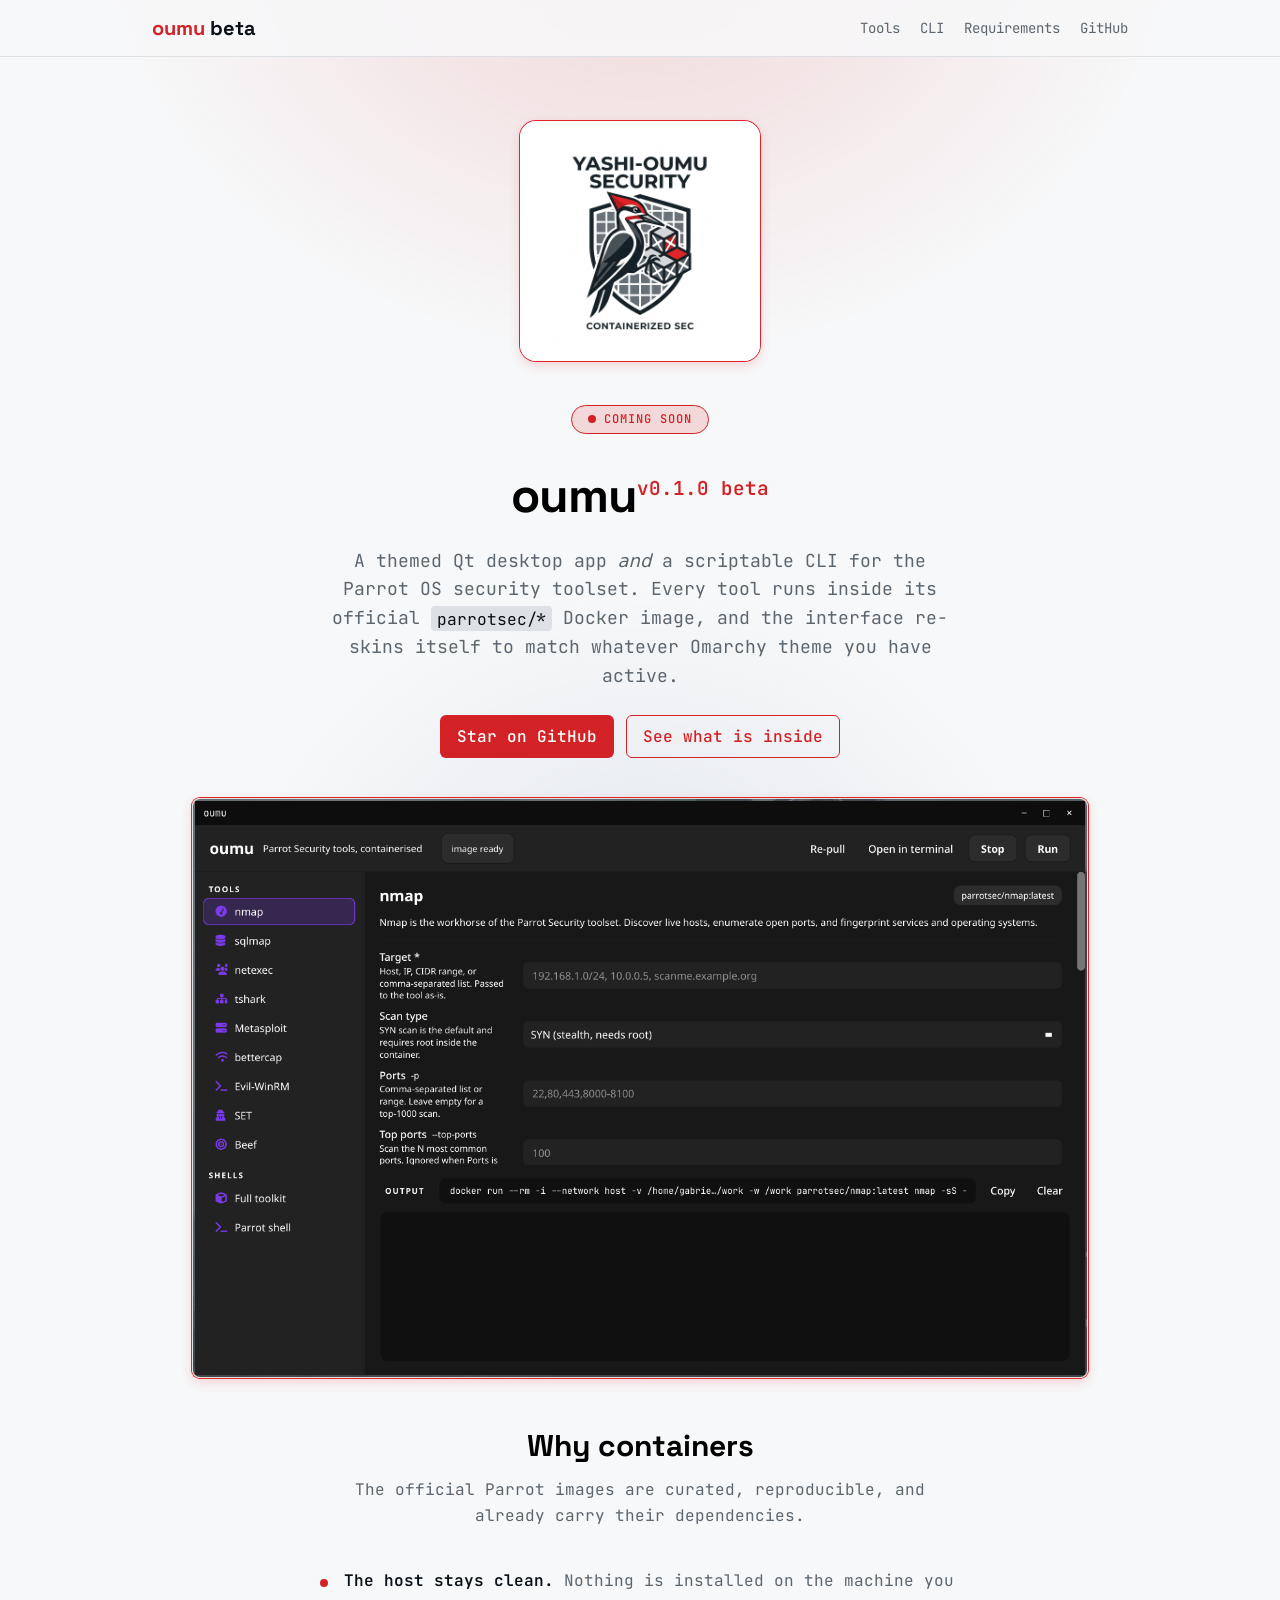
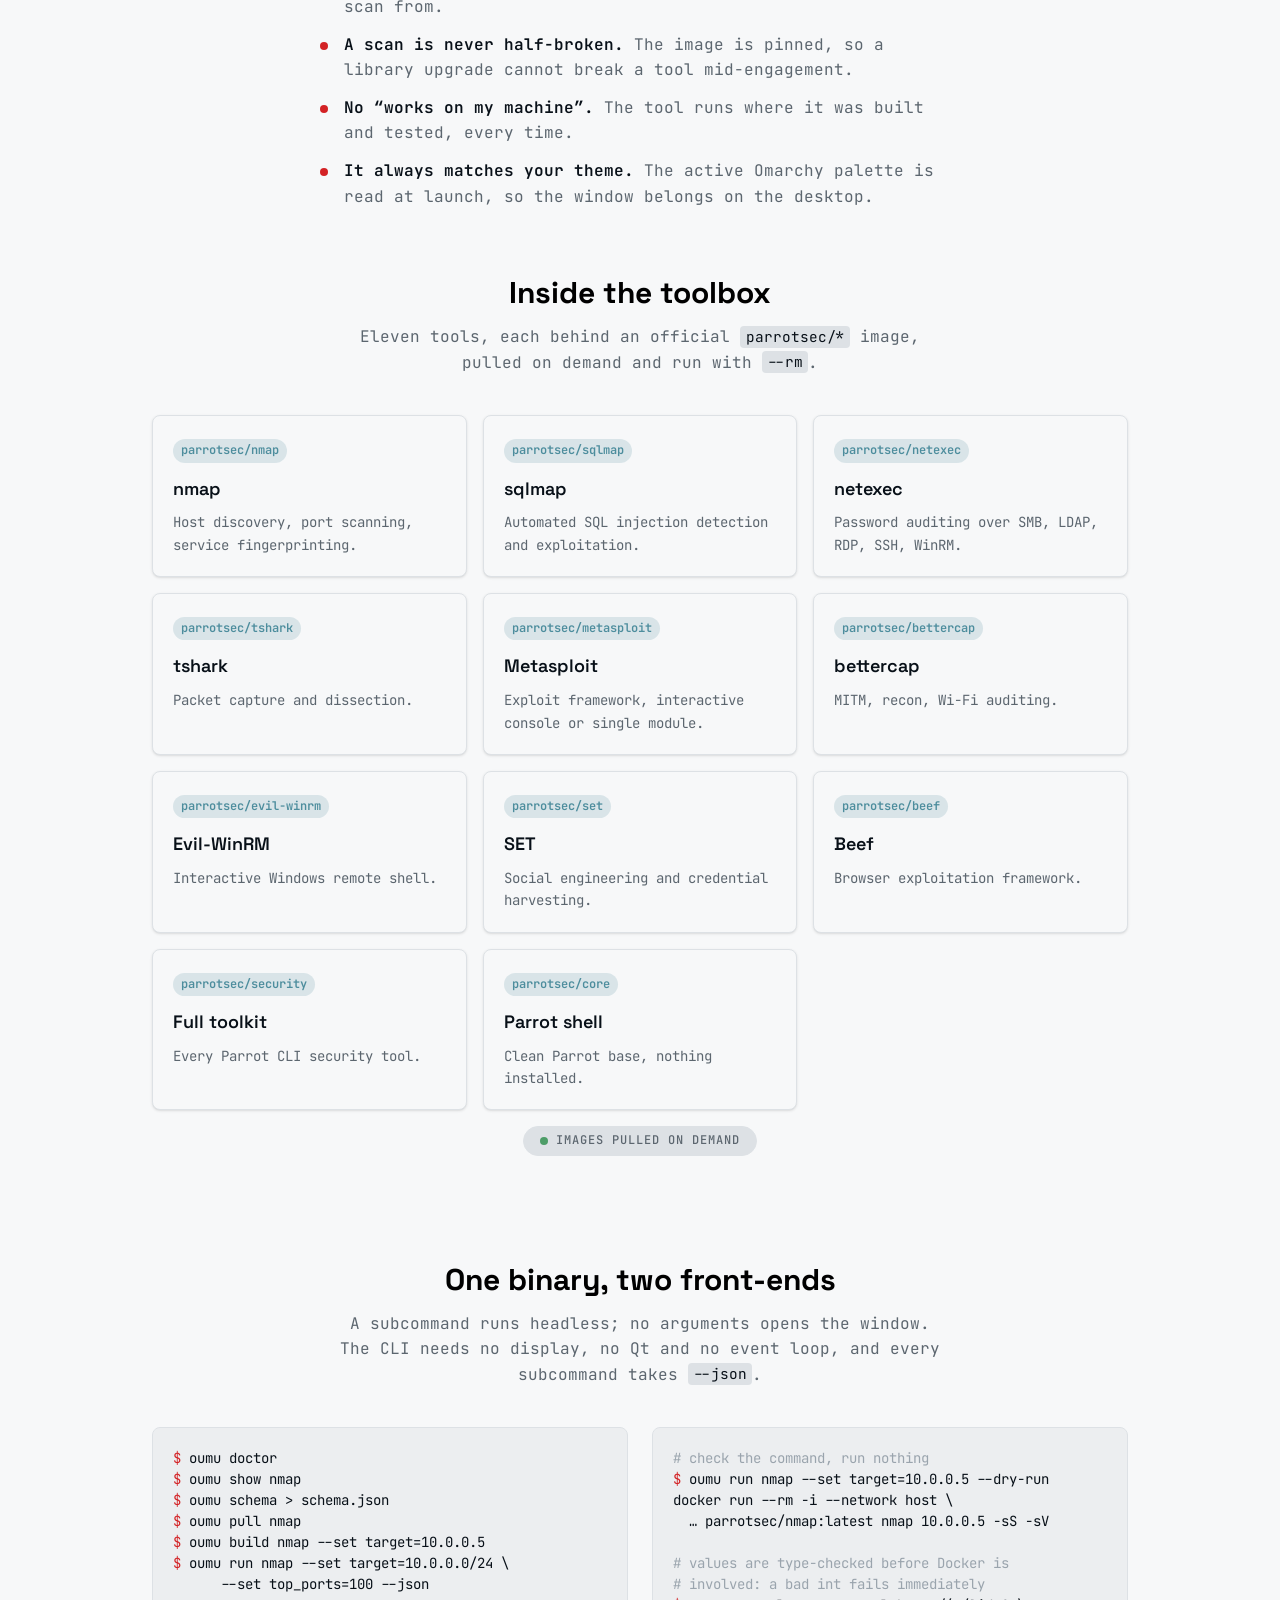
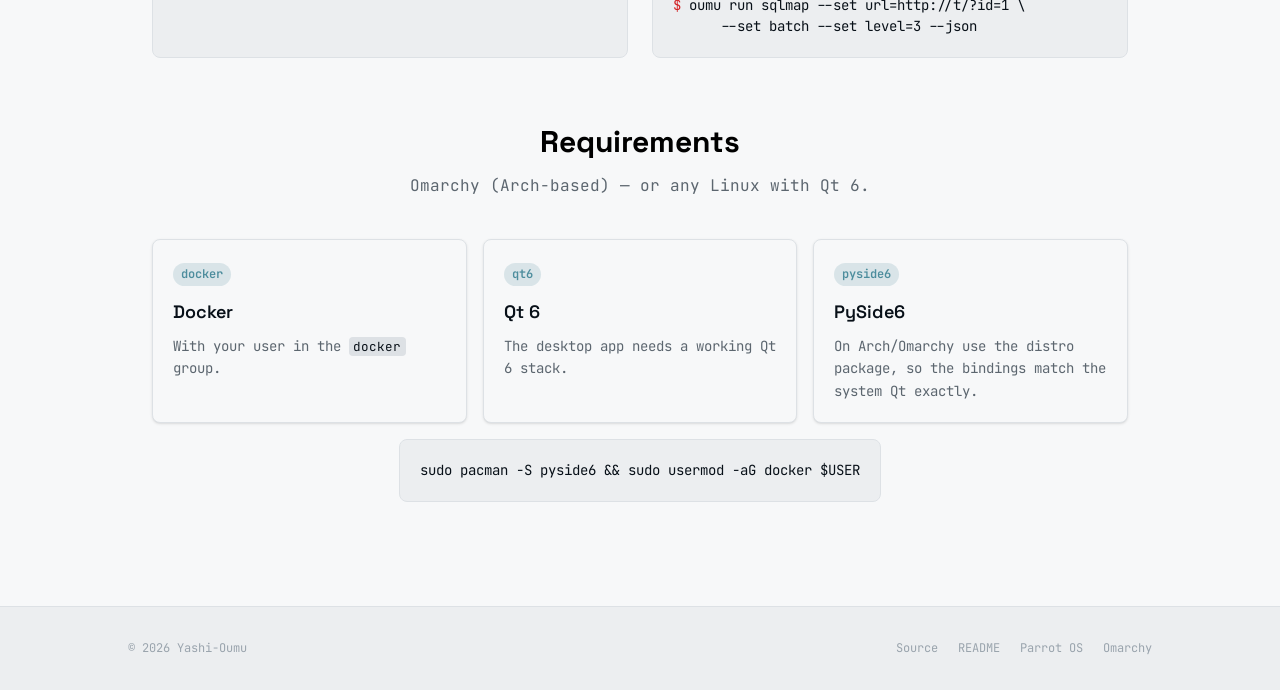
==== commit a0f3cb67: "feat: add desktop application screenshot to hero section" ====
--- a/index.html
+++ b/index.html
@@ -85,6 +85,17 @@
             >
             <a class="button button--outline" href="#tools">See what is inside</a>
           </div>
+
+          <figure class="hero__shot" data-reveal>
+            <img
+              src="./assets/img/screenshot.png"
+              width="1381"
+              height="893"
+              alt="oumu desktop application showing nmap tool configuration and Docker command preview"
+              loading="eager"
+              decoding="async"
+            />
+          </figure>
         </section>
 
         <section id="why">
--- a/assets/css/main.css
+++ b/assets/css/main.css
@@ -270,6 +270,21 @@
 .button--outline:hover {
   background-color: var(--yashi-color-accent);
   color: #ffffff;
+}
+
+.hero__shot {
+  margin: var(--yashi-space-4) 0 0;
+  width: 100%;
+  max-width: 56rem;
+}
+
+.hero__shot img {
+  display: block;
+  width: 100%;
+  height: auto;
+  border-radius: var(--yashi-radius-lg);
+  border: 1px solid var(--yashi-color-lighter_background);
+  box-shadow: var(--yashi-shadow-brand);
 }
 
 /* ---------- sections ---------- */
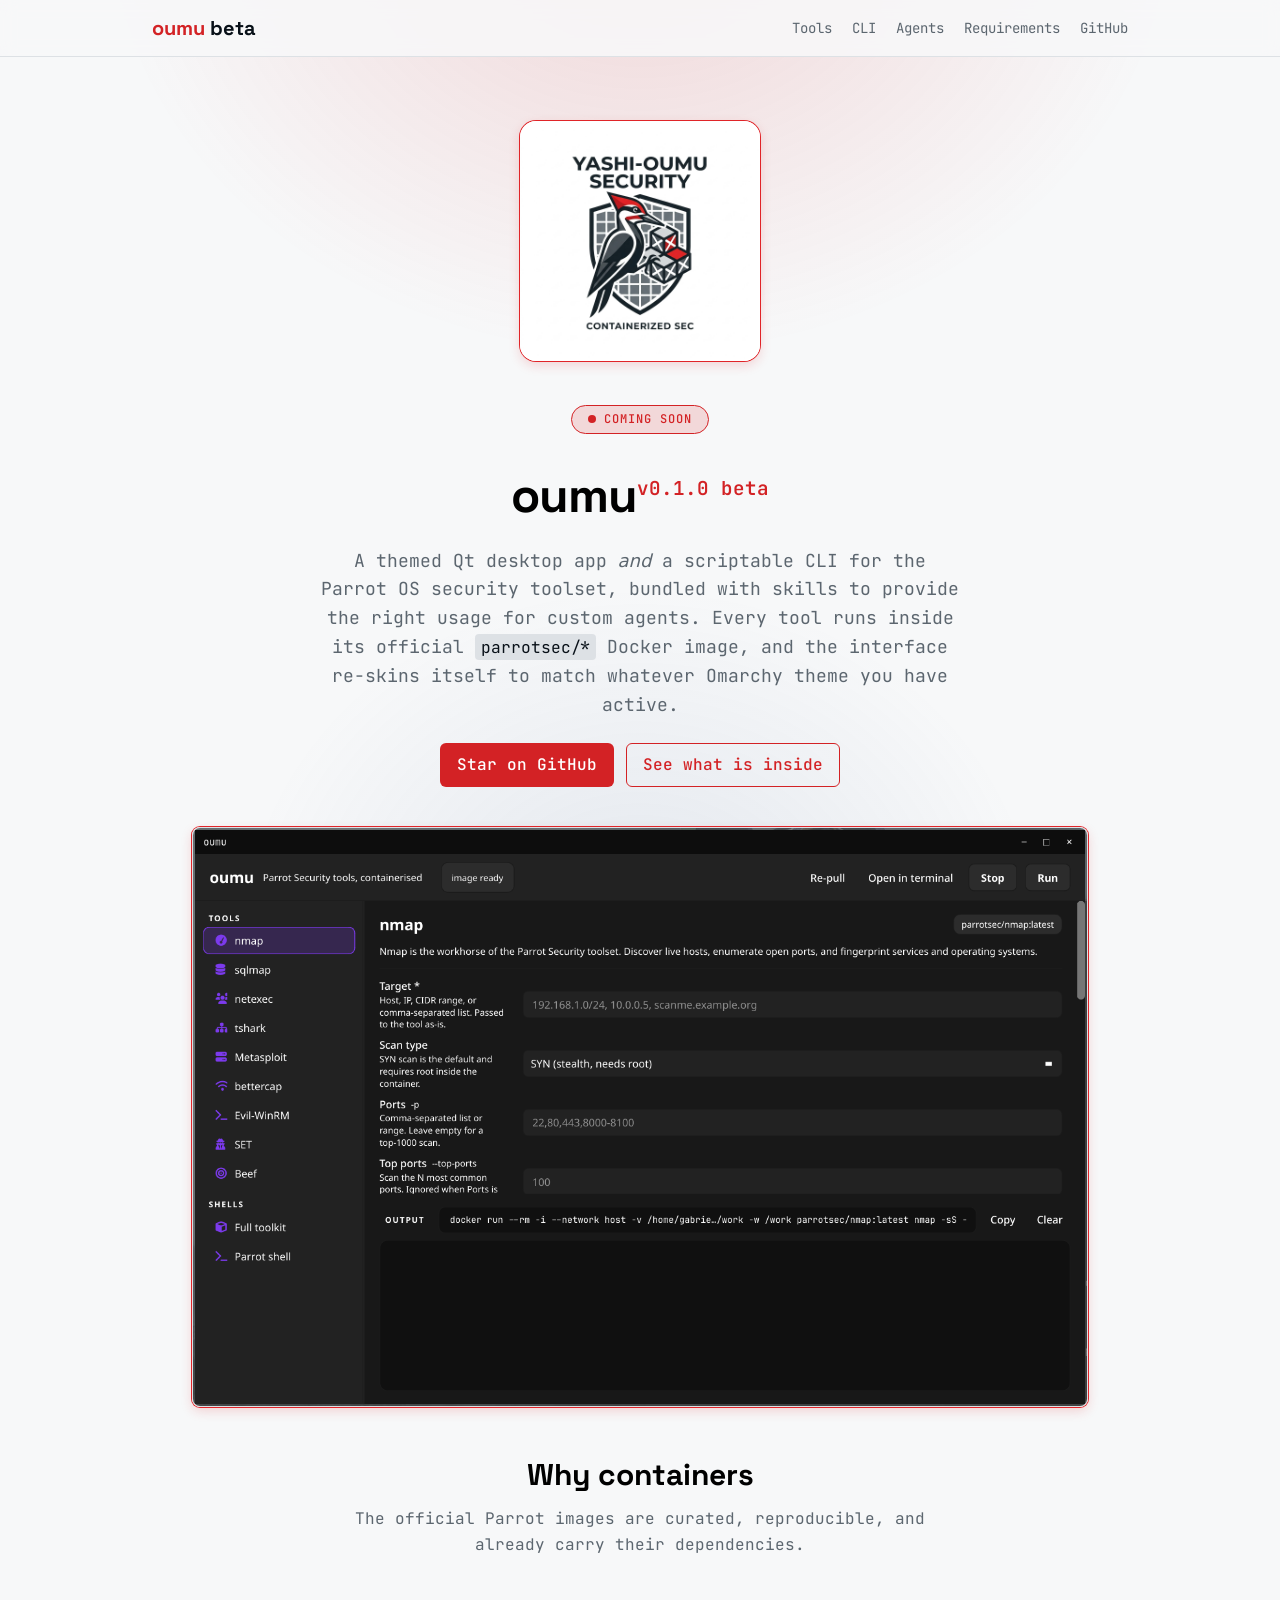
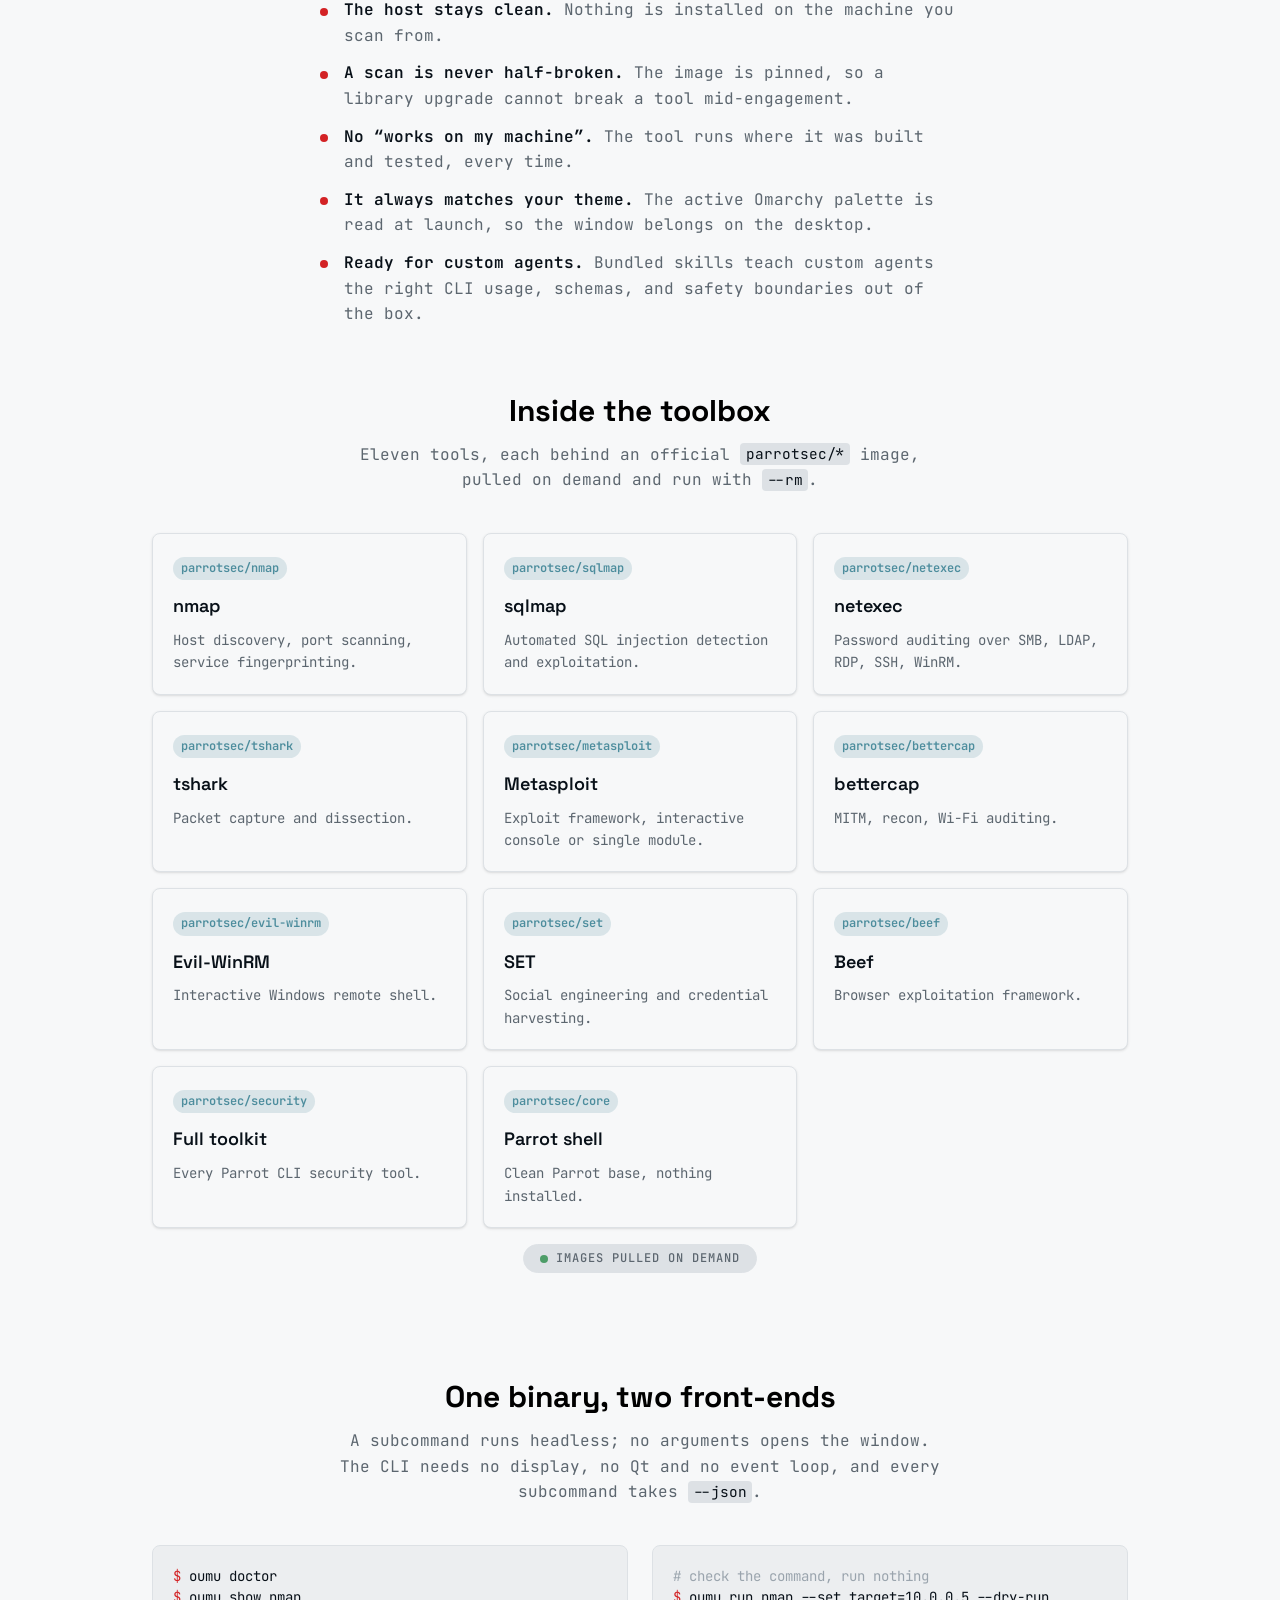
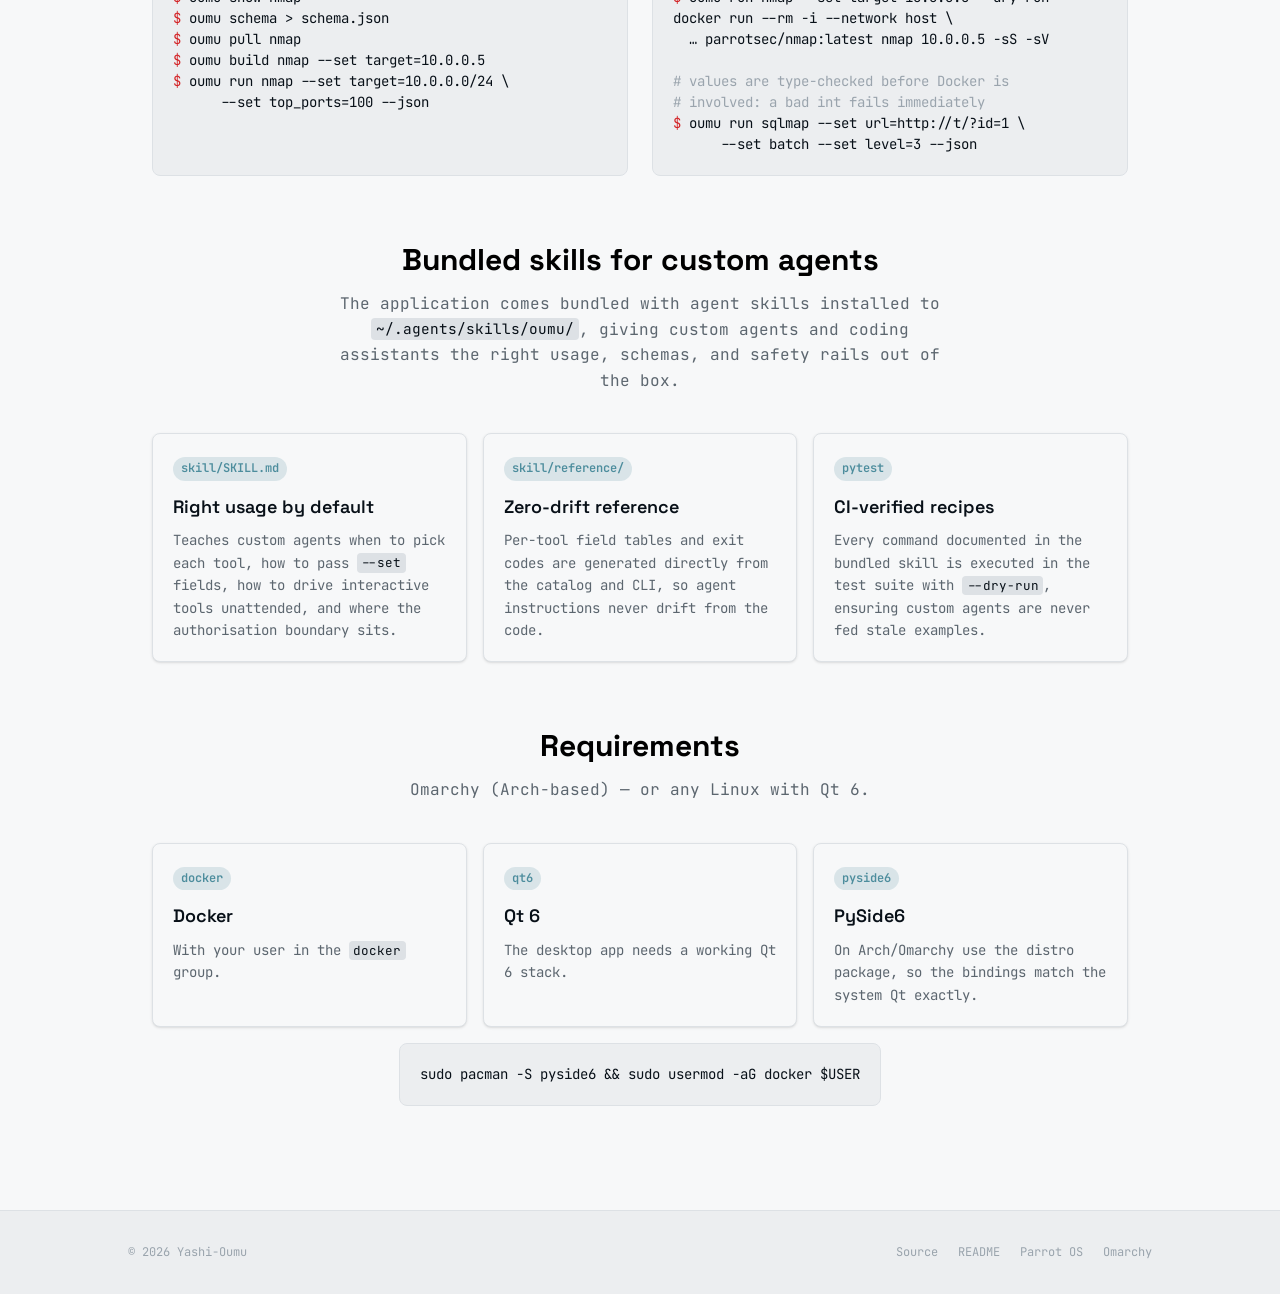
==== commit bc265faa: "docs: highlight bundled skills for custom agents on website" ====
--- a/index.html
+++ b/index.html
@@ -6,14 +6,14 @@
     <title>oumu beta &middot; Parrot OS security, coming soon</title>
     <meta
       name="description"
-      content="oumu is a themed Qt desktop app and scriptable CLI for the Parrot OS security toolset, running the official parrotsec/* images. Beta is coming soon."
+      content="oumu is a themed Qt desktop app and scriptable CLI for the Parrot OS security toolset, running the official parrotsec/* images and bundled with skills for custom agents. Beta is coming soon."
     />
     <meta name="theme-color" content="#0e1114" media="(prefers-color-scheme: dark)" />
     <meta name="theme-color" content="#f7f8f9" media="(prefers-color-scheme: light)" />
     <meta property="og:title" content="oumu beta" />
     <meta
       property="og:description"
-      content="A themed Qt GUI and scriptable CLI for the Parrot OS security toolset. Coming soon."
+      content="A themed Qt GUI and scriptable CLI for the Parrot OS security toolset, bundled with skills for custom agents. Coming soon."
     />
     <meta property="og:type" content="website" />
     <meta property="og:image" content="./assets/img/logo_yashi_oumu_background.jpeg" />
@@ -40,6 +40,7 @@
         <nav class="topbar__links" aria-label="Primary">
           <a href="#tools">Tools</a>
           <a href="#cli">CLI</a>
+          <a href="#agents">Agents</a>
           <a href="#requirements">Requirements</a>
           <a href="https://github.com/yashi-oumu/oumu" rel="noopener noreferrer">GitHub</a>
         </nav>
@@ -72,8 +73,9 @@
 
           <p class="lede" data-reveal>
             A themed Qt desktop app <em>and</em> a scriptable CLI for the Parrot OS security
-            toolset. Every tool runs inside its official <code>parrotsec/*</code> Docker image, and
-            the interface re-skins itself to match whatever Omarchy theme you have active.
+            toolset, bundled with skills to provide the right usage for custom agents. Every tool
+            runs inside its official <code>parrotsec/*</code> Docker image, and the interface
+            re-skins itself to match whatever Omarchy theme you have active.
           </p>
 
           <div class="cta" data-reveal>
@@ -119,6 +121,10 @@
             <li data-reveal>
               <strong>It always matches your theme.</strong> The active Omarchy palette is read at
               launch, so the window belongs on the desktop.
+            </li>
+            <li data-reveal>
+              <strong>Ready for custom agents.</strong> Bundled skills teach custom agents the
+              right CLI usage, schemas, and safety boundaries out of the box.
             </li>
           </ul>
         </section>
@@ -218,6 +224,43 @@
 <span class="comment"># involved: a bad int fails immediately</span>
 <span class="prompt">$</span> oumu run sqlmap --set url=http://t/?id=1 \
       --set batch --set level=3 --json</code></pre>
+          </div>
+        </section>
+
+        <section id="agents">
+          <div class="section__head" data-reveal>
+            <h2>Bundled skills for custom agents</h2>
+            <p>
+              The application comes bundled with agent skills installed to
+              <code>~/.agents/skills/oumu/</code>, giving custom agents and coding assistants the
+              right usage, schemas, and safety rails out of the box.
+            </p>
+          </div>
+          <div class="grid">
+            <article class="card" data-reveal>
+              <span class="card__tag">skill/SKILL.md</span>
+              <h3>Right usage by default</h3>
+              <p>
+                Teaches custom agents when to pick each tool, how to pass <code>--set</code> fields,
+                how to drive interactive tools unattended, and where the authorisation boundary sits.
+              </p>
+            </article>
+            <article class="card" data-reveal>
+              <span class="card__tag">skill/reference/</span>
+              <h3>Zero-drift reference</h3>
+              <p>
+                Per-tool field tables and exit codes are generated directly from the catalog and
+                CLI, so agent instructions never drift from the code.
+              </p>
+            </article>
+            <article class="card" data-reveal>
+              <span class="card__tag">pytest</span>
+              <h3>CI-verified recipes</h3>
+              <p>
+                Every command documented in the bundled skill is executed in the test suite with
+                <code>--dry-run</code>, ensuring custom agents are never fed stale examples.
+              </p>
+            </article>
           </div>
         </section>
 
